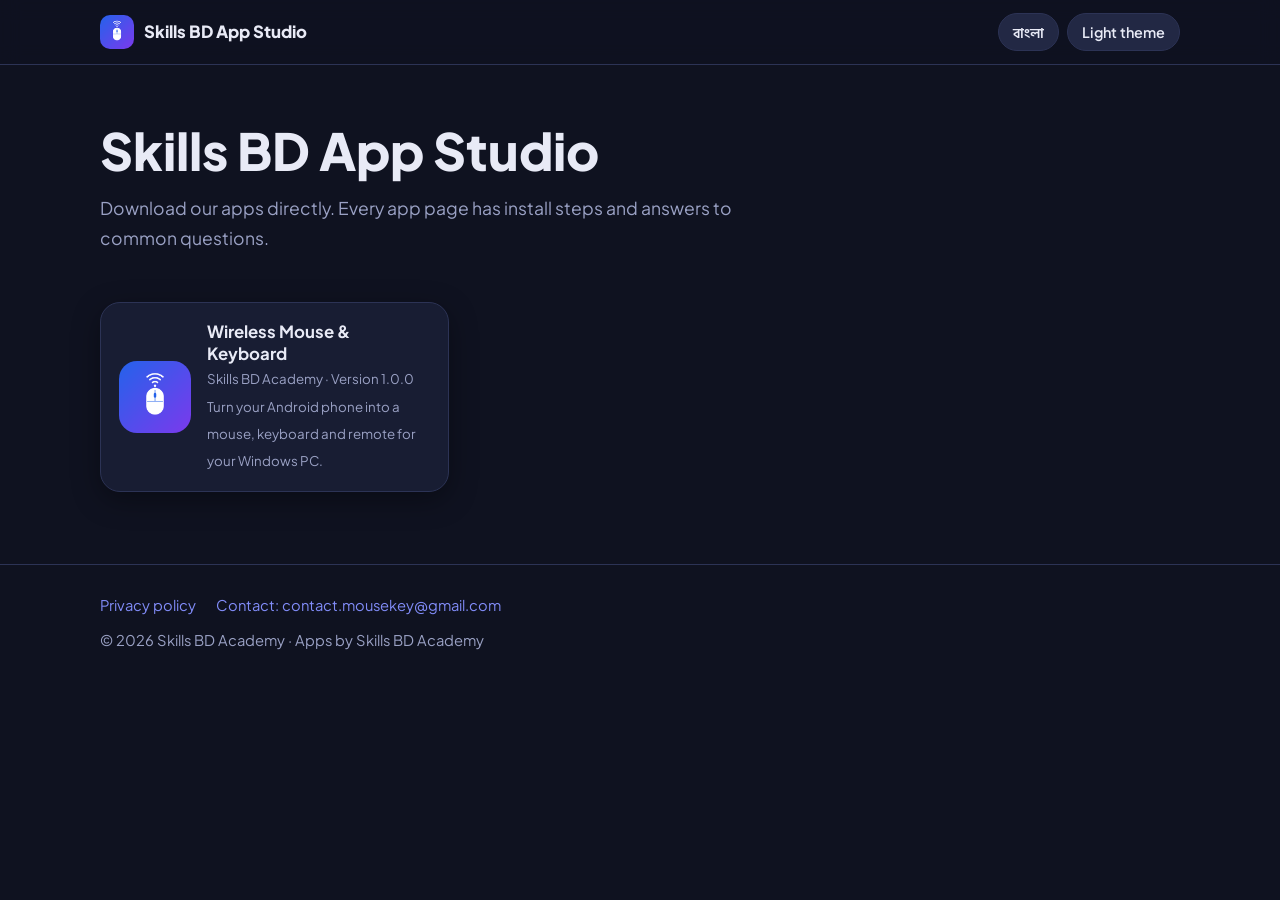
==== index.html @ 648d5bb5 "Add files via upload" ====
<!doctype html>
<html lang="en">
<head>
  <meta charset="utf-8">
  <meta name="viewport" content="width=device-width, initial-scale=1">
  <title>Skills BD App Studio – Apps by Skills BD Academy</title>
  <meta name="description" content="Download apps by Skills BD Academy, including Wireless Mouse &amp; Keyboard for Android and Windows.">
  <meta name="theme-color" content="#0F1220">
  <link rel="icon" type="image/png" href="images/favicon.png">
  <link rel="preconnect" href="https://fonts.googleapis.com">
  <link rel="preconnect" href="https://fonts.gstatic.com" crossorigin>
  <link href="https://fonts.googleapis.com/css2?family=Hind+Siliguri:wght@400;600;700&family=Plus+Jakarta+Sans:wght@400;600;800&display=swap" rel="stylesheet">
  <link rel="stylesheet" href="style.css">
  <script src="site.js"></script>
</head>
<body>
  <div id="site-header"></div>

  <main class="wrap">
    <section class="hero">
      <h1 id="h-title"></h1>
      <p id="h-text"></p>
    </section>

    <div class="grid" id="grid"></div>

    <!-- Ad slot: after Adsterra approval, paste the banner code inside this div and add class "on" -->
    <div class="ad-slot" id="ad-home"></div>
  </main>

  <div id="site-footer"></div>

  <script>
    Site.init(function (data) {
      document.getElementById("h-title").textContent = Site.ui("heroTitle");
      document.getElementById("h-text").textContent = Site.ui("heroText");

      var html = "";
      data.apps.forEach(function (a) {
        html +=
          '<a class="app-card" href="app.html?id=' + encodeURIComponent(a.id) + '">' +
          '<img src="' + Site.esc(a.icon) + '" alt="" width="72" height="72">' +
          '<div><h3>' + Site.esc(a.name) + '</h3>' +
          '<small>' + Site.esc(a.developer) + ' · ' + Site.esc(Site.ui("version")) + ' ' + Site.esc(a.version) + '</small>' +
          '<div><small>' + Site.esc(Site.t(a.short)) + '</small></div></div></a>';
      });
      document.getElementById("grid").innerHTML = html;
    });
  </script>
</body>
</html>
---- style.css ----
/* Skills BD App Studio - style.css */
:root{
  --bg:#0F1220; --card:#181D33; --field:#222844; --line:#2C3355;
  --text:#E8EAF6; --muted:#9AA1C4; --accent:#818CF8; --seed:#4F46E5;
  --green:#34D399; --warn:#FBBF24;
  --grad:linear-gradient(135deg,#2563EB,#7C3AED);
  --btn-text:#fff; --shadow:0 8px 28px rgba(0,0,0,.35);
  color-scheme:dark;
}
:root[data-theme="light"]{
  --bg:#F5F6FC; --card:#FFFFFF; --field:#EEF0FA; --line:#DADDF0;
  --text:#171B33; --muted:#5B6285; --accent:#4F46E5;
  --shadow:0 8px 28px rgba(40,50,110,.12);
  color-scheme:light;
}
*{box-sizing:border-box;margin:0;padding:0}
html{scroll-behavior:smooth}
body{
  background:var(--bg);color:var(--text);
  font-family:"Plus Jakarta Sans","Hind Siliguri",system-ui,-apple-system,"Segoe UI",sans-serif;
  line-height:1.7;font-size:16px;
}
img{max-width:100%;display:block}
a{color:var(--accent);text-decoration:none}
a:hover{text-decoration:underline}
:focus-visible{outline:3px solid var(--accent);outline-offset:3px;border-radius:8px}
.wrap{width:min(1080px,100% - 32px);margin-inline:auto}

/* language switch: elements carry data-bn / data-en text, JS fills them */
.lang-bn{display:none}
html[lang="bn"] .lang-bn{display:revert}
html[lang="bn"] .lang-en{display:none}

/* header */
.site-header{position:sticky;top:0;z-index:20;background:color-mix(in srgb,var(--bg) 88%,transparent);
  backdrop-filter:blur(10px);border-bottom:1px solid var(--line)}
.bar{display:flex;align-items:center;justify-content:space-between;gap:12px;min-height:64px}
.brand{display:flex;align-items:center;gap:10px;color:var(--text);font-weight:800;font-size:1.05rem}
.brand:hover{text-decoration:none}
.brand-mark{width:34px;height:34px;border-radius:10px;background:var(--grad);display:grid;place-items:center;color:#fff;font-size:.95rem;font-weight:800}
.tools{display:flex;gap:8px}
.chip{background:var(--field);color:var(--text);border:1px solid var(--line);border-radius:999px;
  padding:6px 14px;font:inherit;font-size:.9rem;font-weight:600;cursor:pointer}
.chip:hover{border-color:var(--accent)}

/* hero (home) */
.hero{padding:56px 0 28px}
.hero h1{font-size:clamp(2rem,5vw,3.2rem);line-height:1.15;font-weight:800;max-width:16ch}
.hero p{color:var(--muted);font-size:1.1rem;margin-top:14px;max-width:52ch}

/* app cards (home) */
.grid{display:grid;grid-template-columns:repeat(auto-fill,minmax(280px,1fr));gap:16px;padding:20px 0 48px}
.app-card{display:flex;gap:16px;align-items:center;background:var(--card);border:1px solid var(--line);
  border-radius:20px;padding:18px;color:var(--text);box-shadow:var(--shadow)}
.app-card:hover{text-decoration:none;border-color:var(--accent)}
.app-card img{width:72px;height:72px;border-radius:18px;flex:none}
.app-card h3{font-size:1.05rem;line-height:1.3}
.app-card small{color:var(--muted)}

/* app page head */
.app-head{display:grid;grid-template-columns:auto 1fr;gap:24px;align-items:center;padding:40px 0 16px}
.app-head img{width:128px;height:128px;border-radius:30px;box-shadow:var(--shadow)}
.app-head h1{font-size:clamp(1.6rem,4vw,2.4rem);line-height:1.2}
.dev{color:var(--muted);margin-top:4px}
.facts{display:flex;flex-wrap:wrap;gap:8px;margin-top:12px}
.fact{background:var(--field);border-radius:999px;padding:4px 12px;font-size:.88rem;color:var(--muted)}

/* buttons */
.dl{display:flex;flex-wrap:wrap;gap:12px;margin:20px 0 10px}
.btn{display:inline-flex;align-items:center;justify-content:center;gap:8px;min-height:52px;padding:0 24px;
  border-radius:16px;font:inherit;font-weight:700;border:1px solid transparent;cursor:pointer}
.btn:hover{text-decoration:none;filter:brightness(1.08)}
.btn-main{background:var(--grad);color:var(--btn-text)}
.btn-alt{background:var(--field);color:var(--text);border-color:var(--line)}
.note{background:color-mix(in srgb,var(--warn) 12%,var(--card));border:1px solid color-mix(in srgb,var(--warn) 40%,transparent);
  border-radius:14px;padding:12px 16px;font-size:.92rem;margin-top:12px}

/* sections */
section.block{padding:28px 0}
section.block h2{font-size:1.4rem;margin-bottom:14px;line-height:1.3}
.prose{max-width:68ch}
.prose p+p{margin-top:12px}
.card{background:var(--card);border:1px solid var(--line);border-radius:20px;padding:20px}
.steps{list-style:none;counter-reset:s;display:grid;gap:12px;max-width:68ch}
.steps li{counter-increment:s;background:var(--card);border:1px solid var(--line);border-radius:16px;padding:14px 16px 14px 56px;position:relative}
.steps li::before{content:counter(s);position:absolute;left:14px;top:14px;width:28px;height:28px;border-radius:50%;
  background:var(--grad);color:#fff;display:grid;place-items:center;font-weight:700;font-size:.9rem}

/* screenshots */
.shots{display:flex;gap:14px;overflow-x:auto;padding:4px 2px 16px;scroll-snap-type:x proximity}
.shots img{height:min(460px,70vh);width:auto;border-radius:18px;border:1px solid var(--line);scroll-snap-align:start;flex:none}

/* FAQ */
details{background:var(--card);border:1px solid var(--line);border-radius:16px;padding:14px 18px;max-width:68ch}
details+details{margin-top:10px}
summary{cursor:pointer;font-weight:700}
details p{margin-top:10px;color:var(--muted)}

/* changelog */
.log{max-width:68ch;border-left:2px solid var(--line);padding-left:18px}
.log h3{font-size:1rem}
.log p{color:var(--muted);margin-bottom:12px}

/* ad slots: hidden until an ad network code is added (add class "on") */
.ad-slot{display:none;margin:24px auto;text-align:center;min-height:90px;max-width:100%;overflow:hidden}
.ad-slot.on{display:block}

/* footer */
.site-footer{border-top:1px solid var(--line);padding:28px 0 40px;color:var(--muted);font-size:.92rem;margin-top:24px}
.site-footer .links{display:flex;flex-wrap:wrap;gap:6px 20px;margin-bottom:10px}

@media (max-width:560px){
  .app-head{grid-template-columns:1fr;text-align:left}
  .app-head img{width:96px;height:96px;border-radius:24px}
  .btn{width:100%}
}
@media (prefers-reduced-motion:reduce){html{scroll-behavior:auto}}
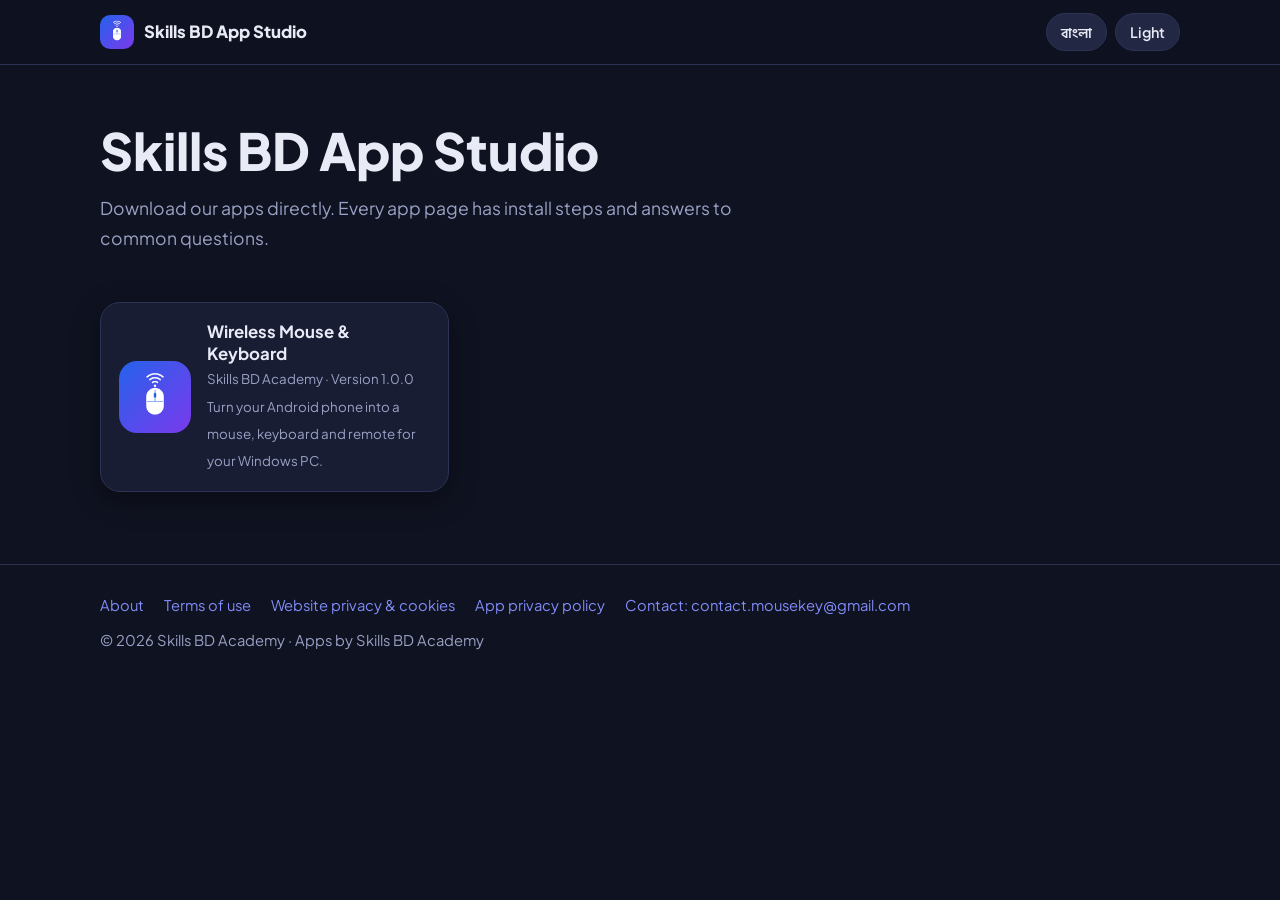
==== commit 9b4cf42b: "Add files via upload Add ads and website privacy page" ====
--- a/index.html
+++ b/index.html
@@ -12,6 +12,7 @@
   <link href="https://fonts.googleapis.com/css2?family=Hind+Siliguri:wght@400;600;700&family=Plus+Jakarta+Sans:wght@400;600;800&display=swap" rel="stylesheet">
   <link rel="stylesheet" href="style.css">
   <script src="site.js"></script>
+  <script src="ads.js"></script>
 </head>
 <body>
   <div id="site-header"></div>
@@ -24,8 +25,8 @@
 
     <div class="grid" id="grid"></div>
 
-    <!-- Ad slot: after Adsterra approval, paste the banner code inside this div and add class "on" -->
-    <div class="ad-slot" id="ad-home"></div>
+    <!-- Native banner: shown only on the approved ad hostname (see ads.js) -->
+    <script>Ads.native();</script>
   </main>
 
   <div id="site-footer"></div>
--- a/style.css
+++ b/style.css
@@ -110,8 +110,34 @@
 .site-footer .links{display:flex;flex-wrap:wrap;gap:6px 20px;margin-bottom:10px}
 
 @media (max-width:560px){
-  .app-head{grid-template-columns:1fr;text-align:left}
-  .app-head img{width:96px;height:96px;border-radius:24px}
+  .wrap{width:calc(100% - 28px)}
+  .bar{min-height:58px;gap:8px}
+  .brand{min-width:0;font-size:.92rem;gap:8px}
+  .brand span{overflow:hidden;text-overflow:ellipsis;white-space:nowrap}
+  .brand img{width:30px;height:30px}
+  .tools{gap:6px;flex:none}
+  .chip{padding:6px 11px;font-size:.82rem;white-space:nowrap}
+  .hero{padding:32px 0 12px}
+  .hero h1{font-size:2rem}
+  .hero p{font-size:1rem}
+  .grid{grid-template-columns:1fr;padding:12px 0 32px}
+  .app-card{padding:16px;gap:14px;align-items:flex-start}
+  .app-card img{width:64px;height:64px;border-radius:16px}
+  .app-card small{line-height:1.5;display:block}
+  .app-head{grid-template-columns:1fr;gap:14px;padding:24px 0 8px}
+  .app-head img{width:88px;height:88px;border-radius:22px}
+  .app-head h1{font-size:1.55rem}
+  .fact{font-size:.82rem}
   .btn{width:100%}
+  .btn-dl{min-height:60px}
+  .note{font-size:.88rem}
+  section.block{padding:20px 0}
+  section.block h2{font-size:1.2rem}
+  .shots img{height:min(400px,62vh)}
+  .steps li{padding:12px 14px 12px 52px}
+  .site-footer{font-size:.88rem}
 }
+/* two-line download button: label + size */
+.btn-dl{flex-direction:column;gap:0;line-height:1.3;padding:8px 24px;text-align:center}
+.btn-dl small{font-weight:500;opacity:.85;font-size:.82rem}
 @media (prefers-reduced-motion:reduce){html{scroll-behavior:auto}}
